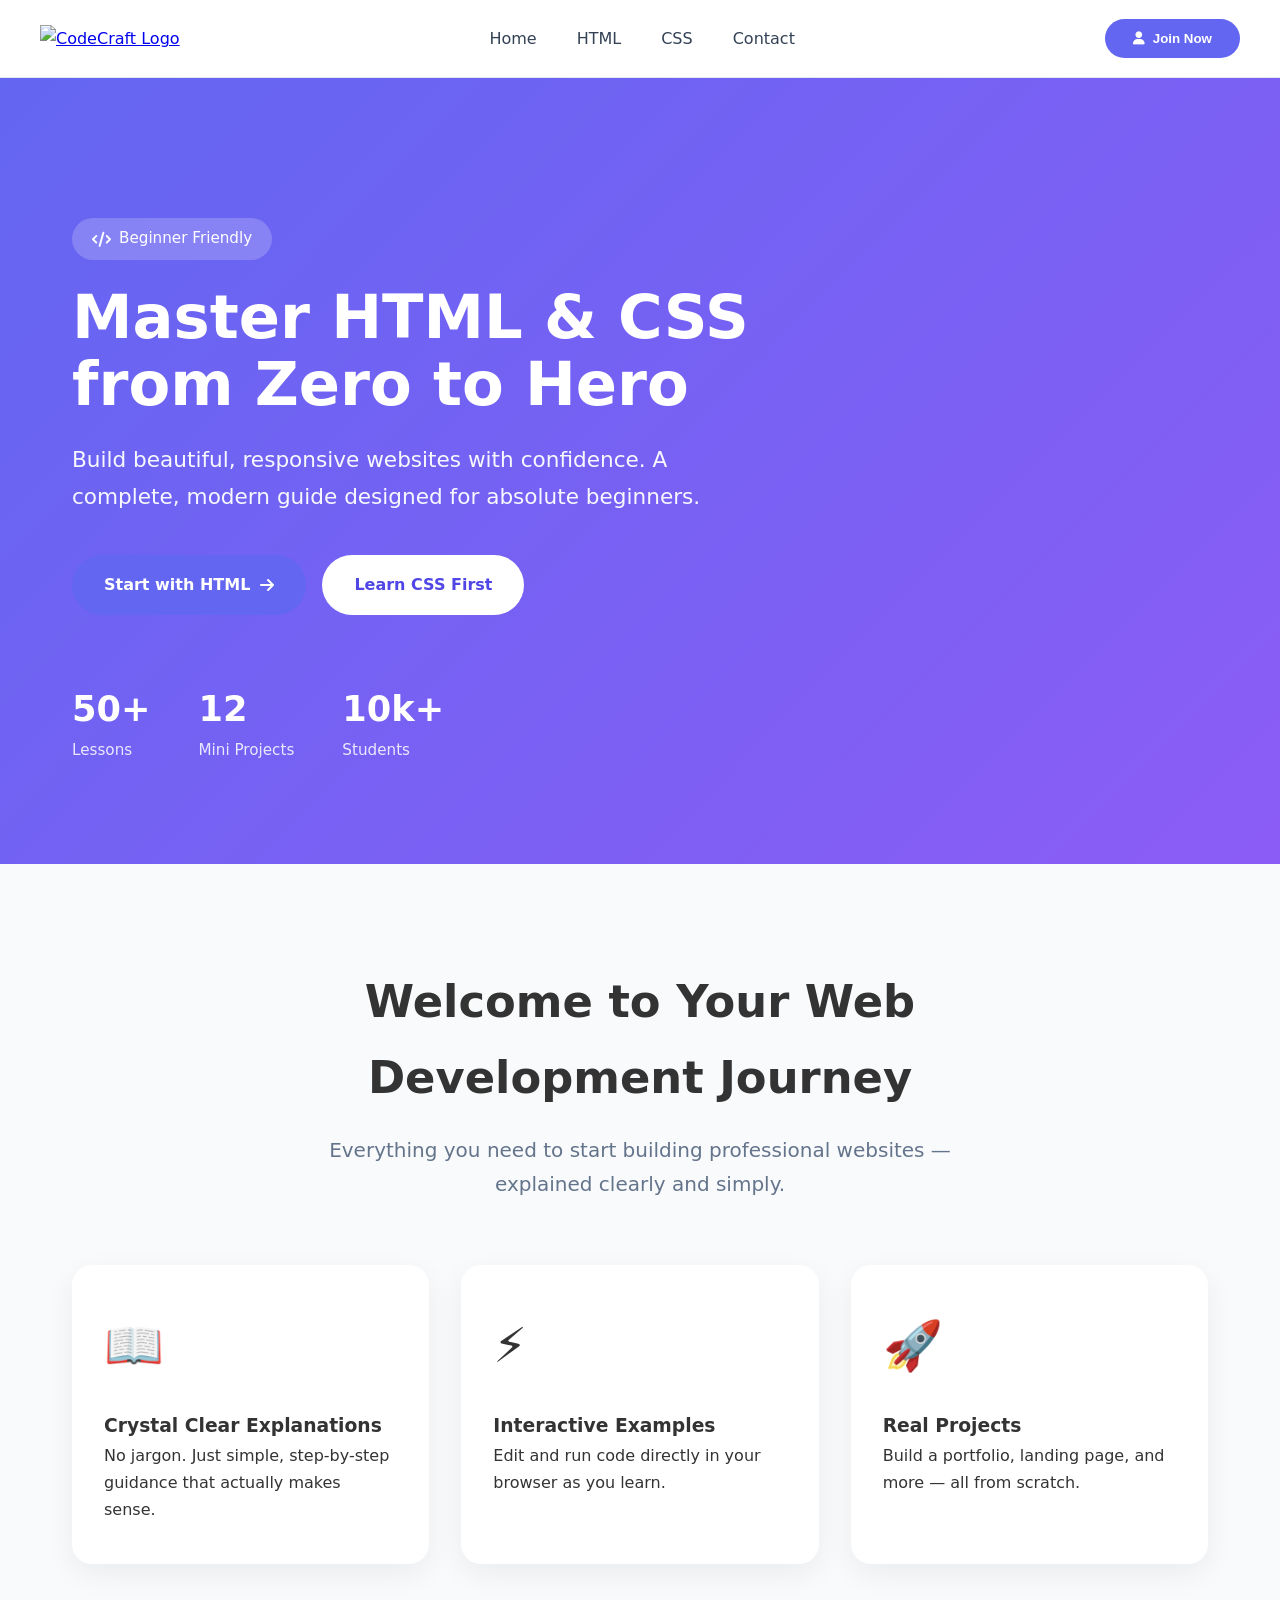
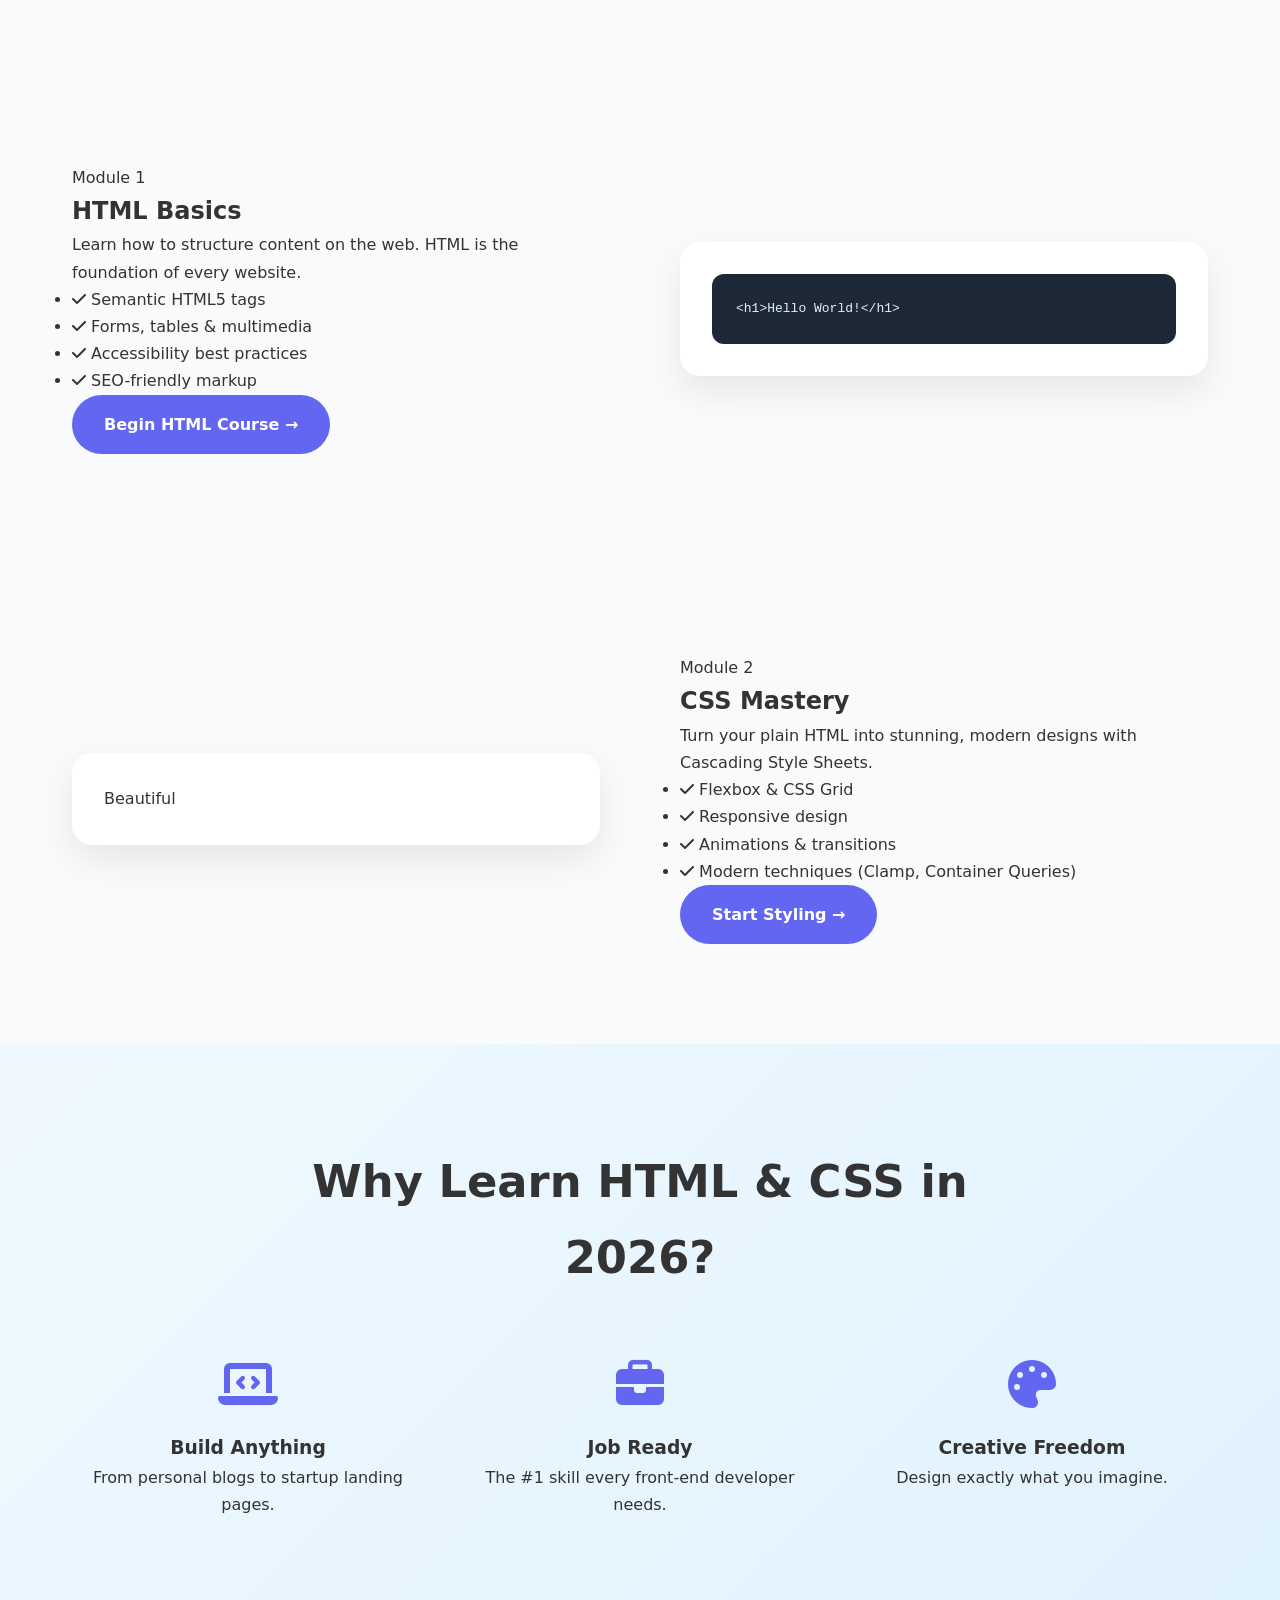
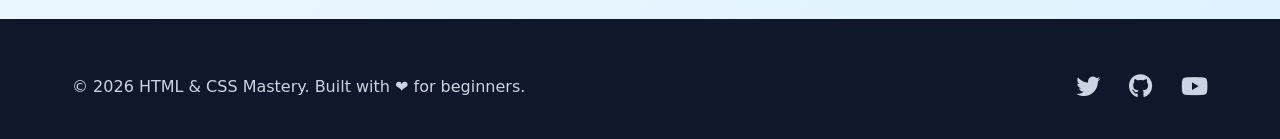
==== index.html @ e6dc1708 "first commit" ====
<!DOCTYPE html>
<html lang="en">
<head>
    <meta charset="UTF-8">
    <meta name="viewport" content="width=device-width, initial-scale=1.0">
    <title>Basic Guide for HTML and CSS</title>
    <link rel="stylesheet" href="style.css">
    <link rel="stylesheet" href="https://cdnjs.cloudflare.com/ajax/libs/font-awesome/6.5.1/css/all.min.css">
</head>
<body>
    <!-- Navigation Bar -->
    <nav class="nav">
        <div class="container nav-content">
            <div class="logo">
                <a href="#">
                    <img src="New folder/Logo.webp" alt="CodeCraft Logo">
                </a>
            </div>
            <div class="nav-links">
                <a href="#about">Home</a>
                <a href="#html">HTML</a>
                <a href="#css">CSS</a>
                
                <a href="#">Contact</a>
            </div>
            <!-- Navigation Button (Updated) -->
<div class="nav-actions">
    <button class="btn-primary" id="joinBtn">
        <i class="fas fa-user"></i> Join Now
    </button>
</div>

<!-- Sign Up Modal / Popup -->
<div id="signupModal" class="modal">
    <div class="modal-content">
        <span class="close-btn">&times;</span>
        
        <h2>Create Your Account</h2>
        <p class="modal-subtitle">Join thousands learning HTML & CSS</p>

        <form id="signupForm">
            <div class="form-group">
                <label for="email">Email Address</label>
                <input type="email" id="email" placeholder="you@example.com" required>
            </div>

            <div class="form-group">
                <label for="password">Create Password</label>
                <input type="password" id="password" placeholder="••••••••" required>
            </div>

            <div class="form-group">
                <label for="confirmPassword">Confirm Password</label>
                <input type="password" id="confirmPassword" placeholder="••••••••" required>
            </div>

            <button type="submit" class="btn btn-primary full-width">
                Create Account
            </button>
        </form>

        <div class="divider">
            <span>OR</span>
        </div>

        <button class="btn-google">
            <i class="fab fa-google"></i> Sign up with Google
        </button>

        <p class="terms">
            By signing up, you agree to our <a href="#">Terms</a> and <a href="#">Privacy Policy</a>
        </p>
    </div>
</div>
        </div>
    </nav>

    <!-- Success Modal -->
    <div id="successModal" class="modal">
        <div class="modal-content success-modal">
            <span class="close-btn success-close">&times;</span>
            
            <div class="success-icon">
                <i class="fas fa-check-circle"></i>
            </div>
            
            <h2>Thank You!</h2>
            <p class="success-message">Your account has been created successfully.<br>Welcome to the HTML & CSS journey! 🎉</p>
            
            <button id="continueBtn" class="btn btn-primary full-width">
                Start Learning Now
            </button>
        </div>
    </div>

    <script>
    const modal = document.getElementById('signupModal');
    const joinBtn = document.getElementById('joinBtn');
    const closeBtn = document.querySelector('.close-btn');
    const successModal = document.getElementById('successModal');
    const successCloseBtn = document.querySelector('.success-close');
    const continueBtn = document.getElementById('continueBtn');

    // Open Modal
    joinBtn.addEventListener('click', () => {
        modal.style.display = 'block';
    });

    // Close Modal
    closeBtn.addEventListener('click', () => {
        modal.style.display = 'none';
    });

    successCloseBtn.addEventListener('click', () => {
        successModal.style.display = 'none';
    });

    continueBtn.addEventListener('click', () => {
        successModal.style.display = 'none';
    });

    // Close when clicking outside
    window.addEventListener('click', (e) => {
        if (e.target === modal) {
            modal.style.display = 'none';
        }

        if (e.target === successModal) {
            successModal.style.display = 'none';
        }
    });

    // Form Submission
    document.getElementById('signupForm').addEventListener('submit', (e) => {
        e.preventDefault();
        
        const password = document.getElementById('password').value;
        const confirmPassword = document.getElementById('confirmPassword').value;

        if (password !== confirmPassword) {
            alert("Passwords do not match!");
            return;
        }

        successModal.style.display = 'block';
        modal.style.display = 'none';
    });
</script>

    <!-- Hero Section -->
    <section class="hero">
        <div class="container">
            <div class="hero-content">
                <div class="hero-badge">
                    <i class="fas fa-code"></i> Beginner Friendly
                </div>
                <h1>Master HTML &amp; CSS from Zero to Hero</h1>
                <p class="subtitle">Build beautiful, responsive websites with confidence. A complete, modern guide designed for absolute beginners.</p>
                
                <div class="hero-buttons">
                    <a href="#html" class="btn btn-primary">Start with HTML <i class="fas fa-arrow-right"></i></a>
                    <a href="#css" class="btn btn-secondary">Learn CSS First</a>
                </div>

                <div class="hero-stats">
                    <div class="stat">
                        <span class="stat-number">50+</span>
                        <span class="stat-label">Lessons</span>
                    </div>
                    <div class="stat">
                        <span class="stat-number">12</span>
                        <span class="stat-label">Mini Projects</span>
                    </div>
                    <div class="stat">
                        <span class="stat-number">10k+</span>
                        <span class="stat-label">Students</span>
                    </div>
                </div>
            </div>
        </div>
        
        <!-- Decorative background elements -->
        <div class="hero-bg-shape shape1"></div>
        <div class="hero-bg-shape shape2"></div>
    </section>

    <!-- About Section -->
    <section id="about" class="section">
        <div class="container">
            <div class="section-header">
                <h2>Welcome to Your Web Development Journey</h2>
                <p class="section-subtitle">Everything you need to start building professional websites — explained clearly and simply.</p>
            </div>
            
            <div class="features">
                <div class="feature-card">
                    <div class="feature-icon">📖</div>
                    <h3>Crystal Clear Explanations</h3>
                    <p>No jargon. Just simple, step-by-step guidance that actually makes sense.</p>
                </div>
                <div class="feature-card">
                    <div class="feature-icon">⚡</div>
                    <h3>Interactive Examples</h3>
                    <p>Edit and run code directly in your browser as you learn.</p>
                </div>
                <div class="feature-card">
                    <div class="feature-icon">🚀</div>
                    <h3>Real Projects</h3>
                    <p>Build a portfolio, landing page, and more — all from scratch.</p>
                </div>
            </div>
        </div>
    </section>

    <!-- HTML Section -->
    <section id="html" class="section bg-light">
        <div class="container">
            <div class="grid-2">
                <div class="content">
                    <div class="badge">Module 1</div>
                    <h2>HTML Basics</h2>
                    <p>Learn how to structure content on the web. HTML is the foundation of every website.</p>
                    
                    <ul class="check-list">
                        <li><i class="fas fa-check"></i> Semantic HTML5 tags</li>
                        <li><i class="fas fa-check"></i> Forms, tables &amp; multimedia</li>
                        <li><i class="fas fa-check"></i> Accessibility best practices</li>
                        <li><i class="fas fa-check"></i> SEO-friendly markup</li>
                    </ul>
                    
                    <a href="html-Basics.html" class="btn btn-primary">
    Begin HTML Course →
</a>
                </div>
                <div class="preview-card">
                    <div class="code-preview">
                        <pre>&lt;h1&gt;Hello World!&lt;/h1&gt;</pre>
                    </div>
                </div>
            </div>
        </div>
    </section>

    <!-- CSS Section -->
    <section id="css" class="section">
        <div class="container">
            <div class="grid-2 reverse">
                <div class="content">
                    <div class="badge">Module 2</div>
                    <h2>CSS Mastery</h2>
                    <p>Turn your plain HTML into stunning, modern designs with Cascading Style Sheets.</p>
                    
                    <ul class="check-list">
                        <li><i class="fas fa-check"></i> Flexbox &amp; CSS Grid</li>
                        <li><i class="fas fa-check"></i> Responsive design</li>
                        <li><i class="fas fa-check"></i> Animations &amp; transitions</li>
                        <li><i class="fas fa-check"></i> Modern techniques (Clamp, Container Queries)</li>
                    </ul>
                    
                    <a href="Css-Basics.html" class="btn btn-primary">Start Styling →</a>
                </div>
                <div class="preview-card">
                    <div class="css-demo">
                        <div class="demo-box">Beautiful</div>
                    </div>
                </div>
            </div>
        </div>
    </section>

    <!-- Why Learn Section -->
    <section class="section bg-gradient">
        <div class="container">
            <div class="section-header">
                <h2>Why Learn HTML &amp; CSS in 2026?</h2>
            </div>
            <div class="benefits">
                <div class="benefit">
                    <i class="fas fa-laptop-code"></i>
                    <h3>Build Anything</h3>
                    <p>From personal blogs to startup landing pages.</p>
                </div>
                <div class="benefit">
                    <i class="fas fa-briefcase"></i>
                    <h3>Job Ready</h3>
                    <p>The #1 skill every front-end developer needs.</p>
                </div>
                <div class="benefit">
                    <i class="fas fa-palette"></i>
                    <h3>Creative Freedom</h3>
                    <p>Design exactly what you imagine.</p>
                </div>
            </div>
        </div>
    </section>

    <footer>
        <div class="container">
            <div class="footer-content">
                <p>&copy; 2026 HTML &amp; CSS Mastery. Built with ❤️ for beginners.</p>
                <div class="social-links">
                    <a href="#"><i class="fab fa-twitter"></i></a>
                    <a href="#"><i class="fab fa-github"></i></a>
                    <a href="#"><i class="fab fa-youtube"></i></a>
                </div>
            </div>
        </div>
    </footer>
</body>
</html>
---- style.css ----
/* Reset & Base */
* {
    margin: 0;
    padding: 0;
    box-sizing: border-box;
}

body {
    font-family: 'Segoe UI', system-ui, sans-serif;
    line-height: 1.7;
    color: #333;
    background: #f8fafc;
    overflow-x: hidden;
}

.container {
    max-width: 1200px;
    margin: 0 auto;
    padding: 0 2rem;
}

/* Navigation */
.nav {
    background: rgba(255, 255, 255, 0.95);
    backdrop-filter: blur(12px);
    position: sticky;
    top: 0;
    z-index: 1000;
    border-bottom: 1px solid #e2e8f0;
}

.nav-content {
    display: flex;
    align-items: center;
    justify-content: space-between;
    padding: 1.2rem 0;
}

.logo img {
    height: 48px;
    width: auto;
}

.nav-links {
    display: flex;
    gap: 2.5rem;
}

.nav-links a {
    text-decoration: none;
    color: #334155;
    font-weight: 500;
    transition: color 0.3s;
}

.nav-links a:hover {
    color: #6366f1;
}

.btn-primary {
    background: #6366f1;
    color: white;
    padding: 0.75rem 1.75rem;
    border: none;
    border-radius: 50px;
    font-weight: 600;
    cursor: pointer;
    transition: all 0.3s;
    display: inline-flex;
    align-items: center;
    gap: 8px;
}

.btn-primary:hover {
    background: #4f46e5;
    transform: translateY(-3px);
    box-shadow: 0 10px 15px -3px rgba(99, 102, 241, 0.3);
}

/* Hero */
.hero {
    background: linear-gradient(135deg, #6366f1 0%, #8b5cf6 100%);
    color: white;
    padding: 140px 0 100px;
    position: relative;
    overflow: hidden;
}

.hero-content {
    max-width: 700px;
    position: relative;
    z-index: 2;
}

.hero-badge {
    display: inline-flex;
    align-items: center;
    gap: 8px;
    background: rgba(255,255,255,0.2);
    padding: 8px 20px;
    border-radius: 50px;
    font-size: 0.95rem;
    margin-bottom: 1.5rem;
    backdrop-filter: blur(10px);
}

.hero h1 {
    font-size: 3.8rem;
    line-height: 1.1;
    margin-bottom: 1.5rem;
    font-weight: 800;
}

.subtitle {
    font-size: 1.35rem;
    opacity: 0.95;
    margin-bottom: 2.5rem;
}

.hero-buttons {
    display: flex;
    gap: 1rem;
    flex-wrap: wrap;
}

.btn {
    padding: 1rem 2rem;
    border-radius: 50px;
    text-decoration: none;
    font-weight: 600;
    display: inline-flex;
    align-items: center;
    gap: 10px;
    transition: all 0.3s;
}

.btn-secondary {
    background: white;
    color: #4f46e5;
}

.btn-secondary:hover {
    transform: translateY(-3px);
    box-shadow: 0 10px 20px rgba(0,0,0,0.1);
}

.hero-stats {
    display: flex;
    gap: 3rem;
    margin-top: 4rem;
}

.stat-number {
    font-size: 2.2rem;
    font-weight: 700;
}

.stat-label {
    display: block;
    font-size: 0.95rem;
    opacity: 0.85;
}

/* Sections */
.section {
    padding: 100px 0;
}

.bg-light {
    background: #f8fafc;
}

.bg-gradient {
    background: linear-gradient(135deg, #f0f9ff 0%, #e0f2fe 100%);
}

.section-header {
    text-align: center;
    max-width: 700px;
    margin: 0 auto 4rem;
}

.section-header h2 {
    font-size: 2.8rem;
    margin-bottom: 1rem;
}

.section-subtitle {
    font-size: 1.25rem;
    color: #64748b;
}

/* Features */
.features {
    display: grid;
    grid-template-columns: repeat(auto-fit, minmax(320px, 1fr));
    gap: 2rem;
}

.feature-card {
    background: white;
    padding: 2.5rem 2rem;
    border-radius: 20px;
    box-shadow: 0 10px 30px rgba(0,0,0,0.06);
    transition: transform 0.4s, box-shadow 0.4s;
}

.feature-card:hover {
    transform: translateY(-12px);
    box-shadow: 0 20px 40px rgba(99, 102, 241, 0.15);
}

.feature-icon {
    font-size: 3rem;
    margin-bottom: 1.5rem;
}

/* Grid */
.grid-2 {
    display: grid;
    grid-template-columns: 1fr 1fr;
    gap: 5rem;
    align-items: center;
}

.reverse {
    direction: rtl;
}

.reverse > * {
    direction: ltr;
}

/* Preview Cards */
.preview-card {
    background: white;
    padding: 2rem;
    border-radius: 20px;
    box-shadow: 0 15px 35px rgba(0,0,0,0.08);
}

.code-preview {
    background: #1e2937;
    color: #e0f2fe;
    padding: 1.5rem;
    border-radius: 12px;
    font-family: monospace;
}

/* Benefits */
.benefits {
    display: grid;
    grid-template-columns: repeat(auto-fit, minmax(280px, 1fr));
    gap: 2.5rem;
}

.benefit {
    text-align: center;
}

.benefit i {
    font-size: 3rem;
    color: #6366f1;
    margin-bottom: 1.5rem;
}

/* Footer */
footer {
    background: #0f172a;
    color: #cbd5e1;
    padding: 3rem 0 2rem;
}

.footer-content {
    display: flex;
    justify-content: space-between;
    align-items: center;
    flex-wrap: wrap;
    gap: 1rem;
}

.social-links a {
    color: #cbd5e1;
    font-size: 1.5rem;
    margin-left: 1.5rem;
    transition: color 0.3s;
}

.social-links a:hover {
    color: #6366f1;
}

/* Responsive */
@media (max-width: 768px) {
    .hero h1 {
        font-size: 2.8rem;
    }
    
    .nav-links {
        display: none; /* You can add a mobile menu later */
    }
    
    .grid-2 {
        grid-template-columns: 1fr;
        gap: 3rem;
    }
}



/* Join Now button  */
/* Modal Styles */
.modal {
    display: none;
    position: fixed;
    z-index: 2000;
    left: 0;
    top: 0;
    width: 100%;
    height: 100%;
    background-color: rgba(0, 0, 0, 0.6);
    backdrop-filter: blur(8px);
}

.modal-content {
    background-color: white;
    margin: 5% auto;
    padding: 2.5rem;
    border-radius: 20px;
    width: 90%;
    max-width: 420px;
    box-shadow: 0 20px 50px rgba(0, 0, 0, 0.25);
    position: relative;
    animation: modalPop 0.4s ease;
}

@keyframes modalPop {
    from { transform: scale(0.7); opacity: 0; }
    to { transform: scale(1); opacity: 1; }
}

.close-btn {
    position: absolute;
    right: 20px;
    top: 15px;
    font-size: 2rem;
    cursor: pointer;
    color: #64748b;
}

.close-btn:hover {
    color: #ef4444;
}

.modal h2 {
    text-align: center;
    margin-bottom: 0.5rem;
    font-size: 1.8rem;
}

.modal-subtitle {
    text-align: center;
    color: #64748b;
    margin-bottom: 2rem;
}

.form-group {
    margin-bottom: 1.2rem;
}

.form-group label {
    display: block;
    margin-bottom: 6px;
    font-weight: 500;
}

.form-group input {
    width: 100%;
    padding: 14px 16px;
    border: 1px solid #cbd5e1;
    border-radius: 10px;
    font-size: 1rem;
    transition: 0.3s;
}

.form-group input:focus {
    outline: none;
    border-color: #6366f1;
    box-shadow: 0 0 0 3px rgba(99, 102, 241, 0.1);
}

.full-width {
    width: 100%;
    margin: 1.5rem 0;
}

.divider {
    text-align: center;
    margin: 1.5rem 0;
    position: relative;
}

.divider span {
    background: white;
    padding: 0 15px;
    color: #94a3b8;
    font-size: 0.9rem;
}

.divider::before {
    content: '';
    position: absolute;
    top: 50%;
    left: 0;
    right: 0;
    height: 1px;
    background: #e2e8f0;
}

.btn-google {
    width: 100%;
    padding: 14px;
    background: white;
    border: 2px solid #e2e8f0;
    border-radius: 10px;
    font-weight: 600;
    cursor: pointer;
    display: flex;
    align-items: center;
    justify-content: center;
    gap: 10px;
    transition: 0.3s;
}

.btn-google:hover {
    background: #f8fafc;
    border-color: #6366f1;
}

.terms {
    text-align: center;
    font-size: 0.85rem;
    color: #64748b;
    margin-top: 1.5rem;
}
/* Success Modal Styling */
.success-modal {
    text-align: center;
}

.success-icon {
    font-size: 4.5rem;
    color: #22c55e;
    margin-bottom: 1rem;
}

.success-modal h2 {
    color: #15803d;
    margin-bottom: 1rem;
}

.success-message {
    color: #4b5563;
    font-size: 1.1rem;
    margin-bottom: 2rem;
}
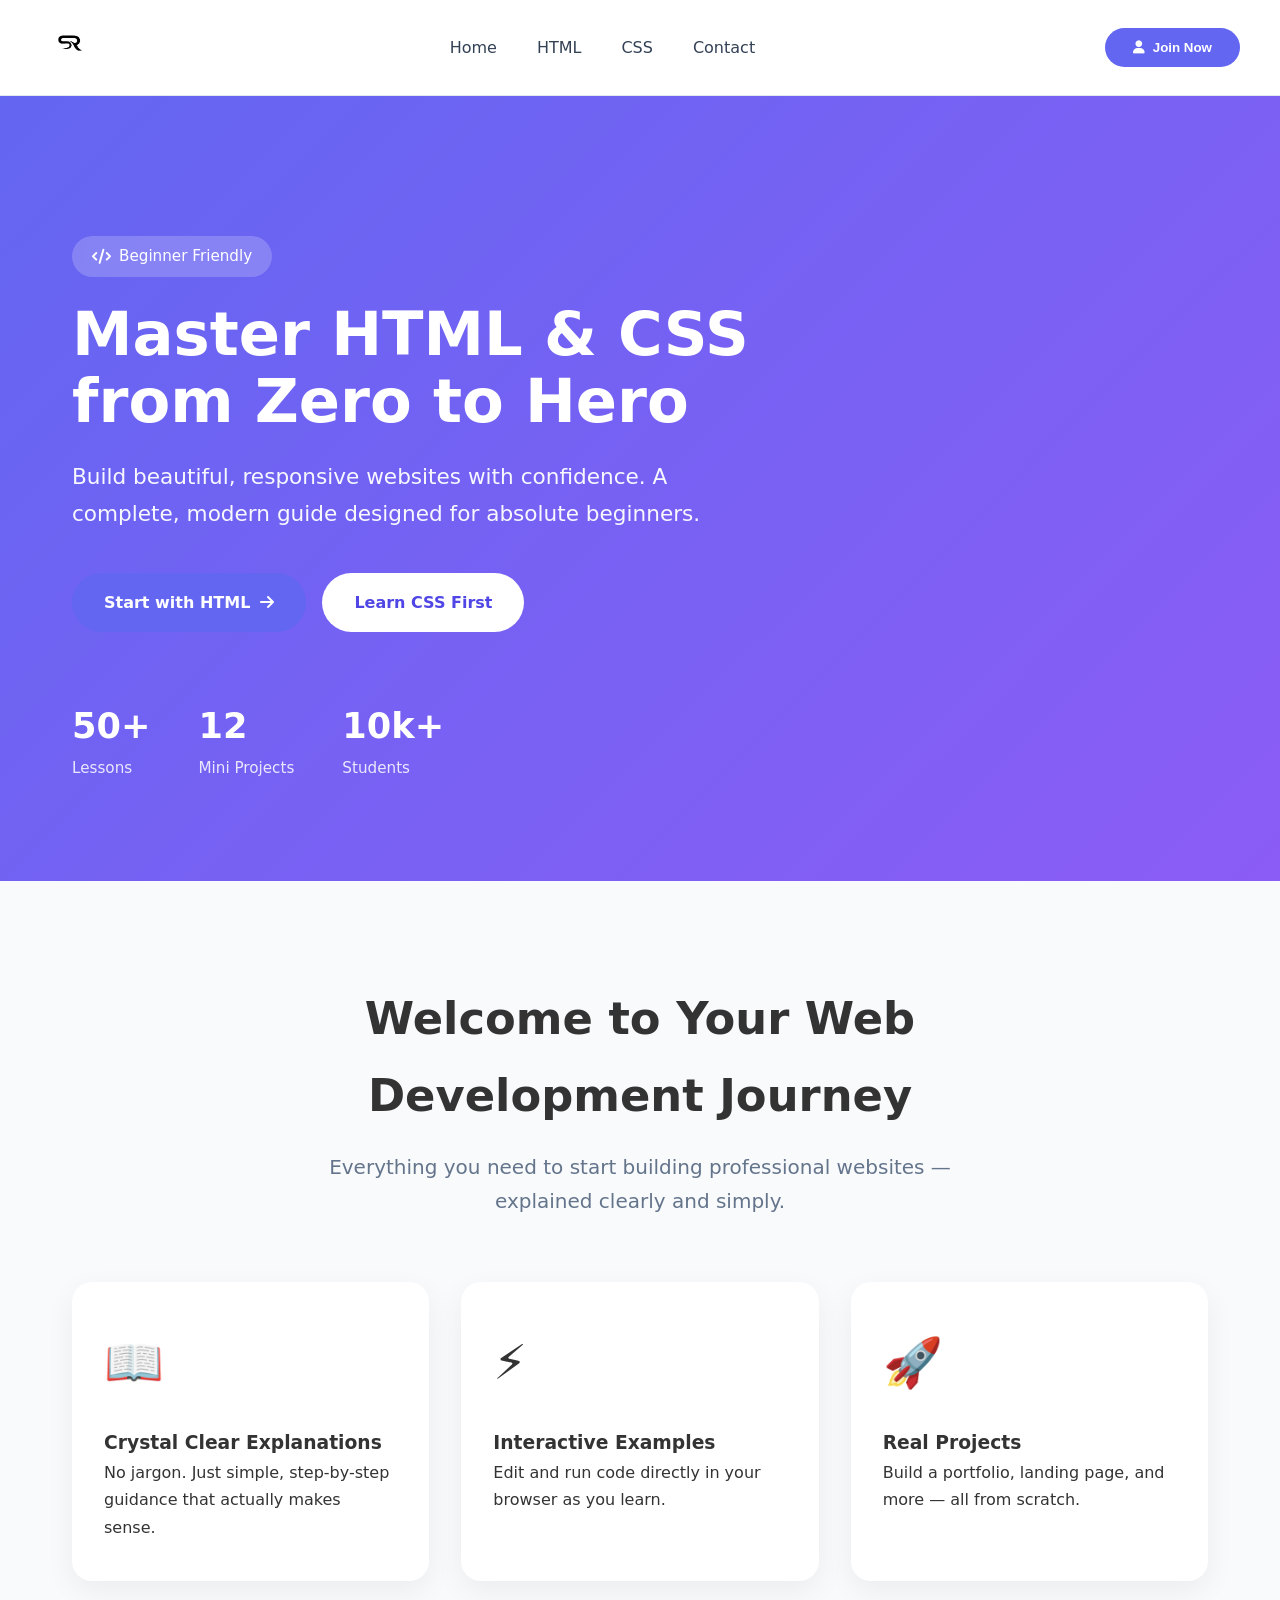
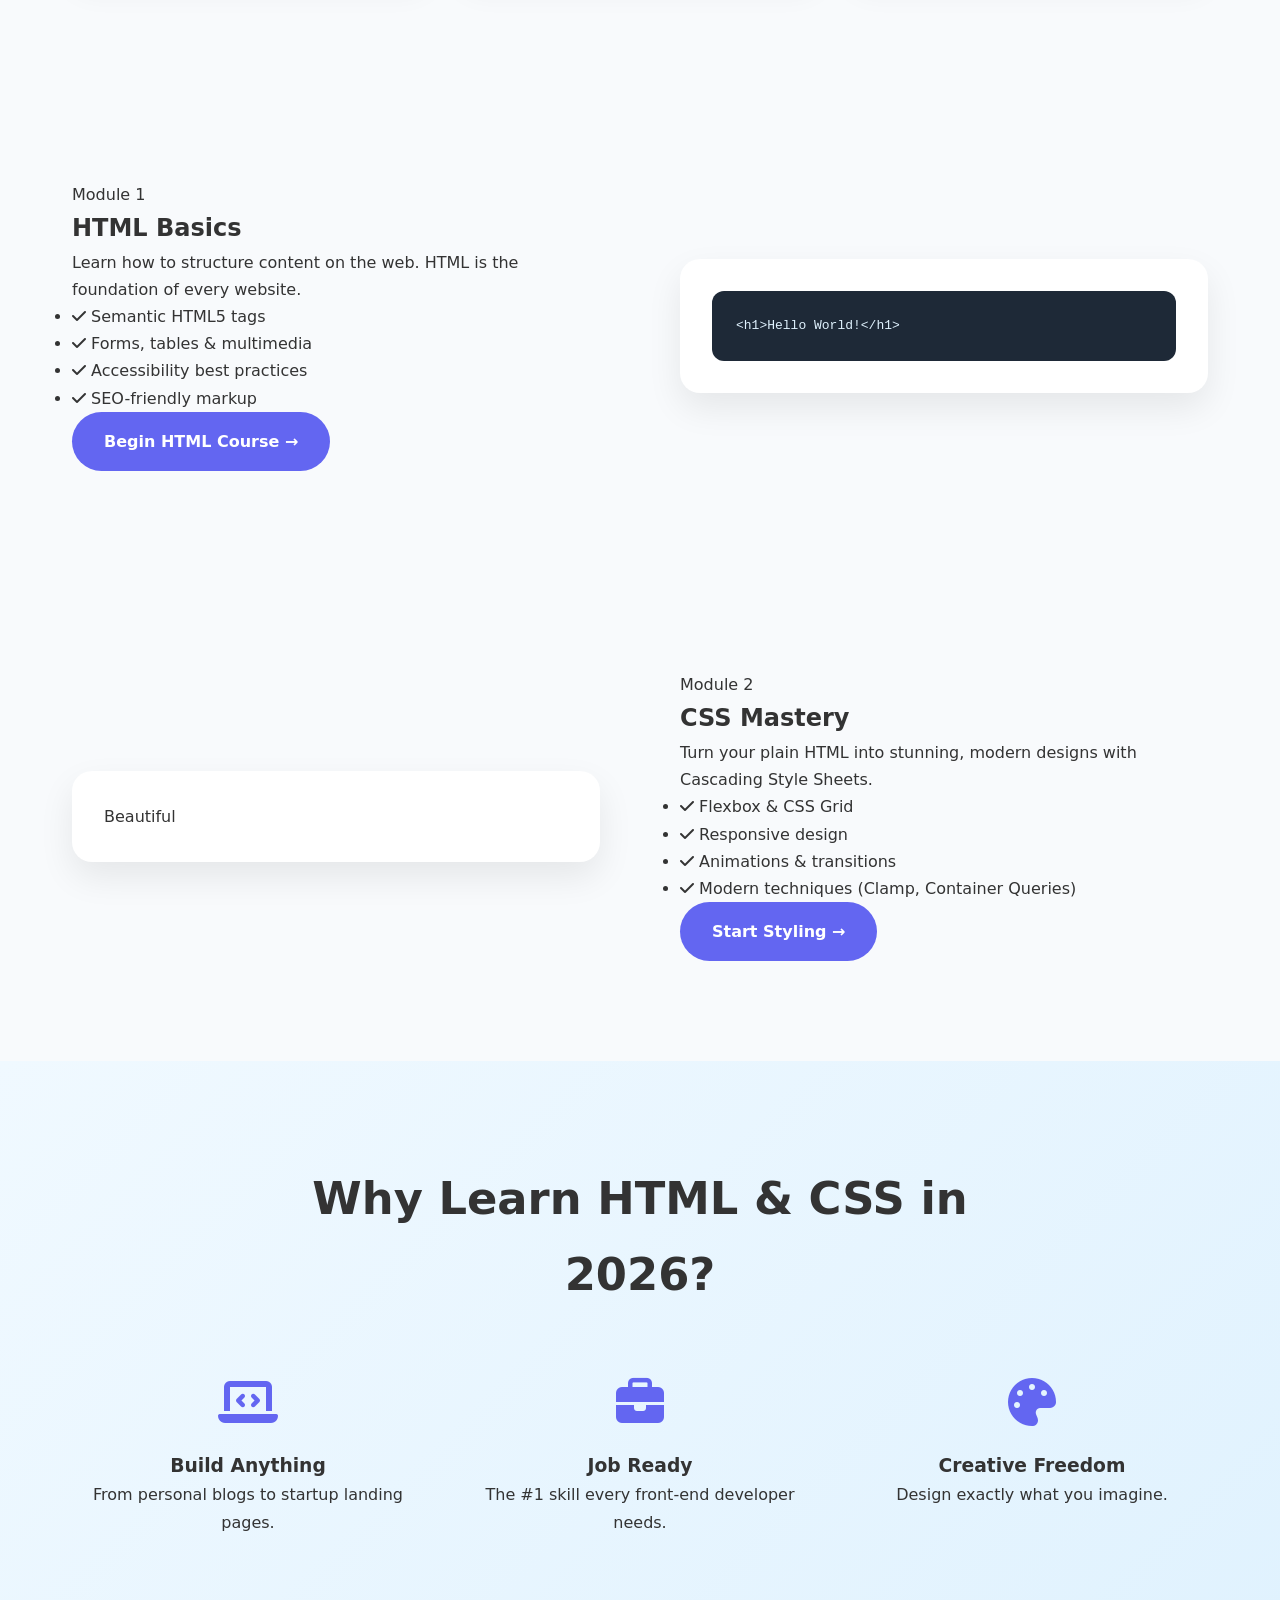
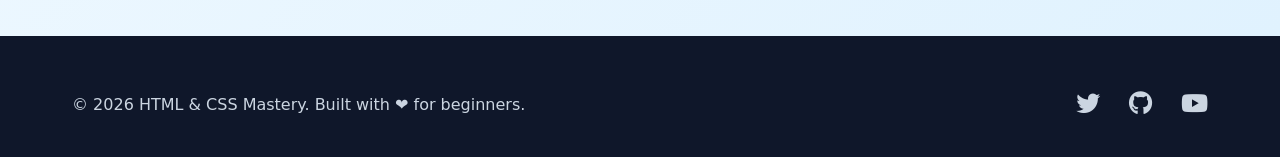
==== commit e190fa8d: "Update index.html" ====
--- a/index.html
+++ b/index.html
@@ -13,7 +13,7 @@
         <div class="container nav-content">
             <div class="logo">
                 <a href="#">
-                    <img src="New folder/Logo.webp" alt="CodeCraft Logo">
+                    <img src="images\Logo.webp" alt="CodeCraft Logo">
                 </a>
             </div>
             <div class="nav-links">
@@ -307,4 +307,4 @@
         </div>
     </footer>
 </body>
-</html>+</html>
